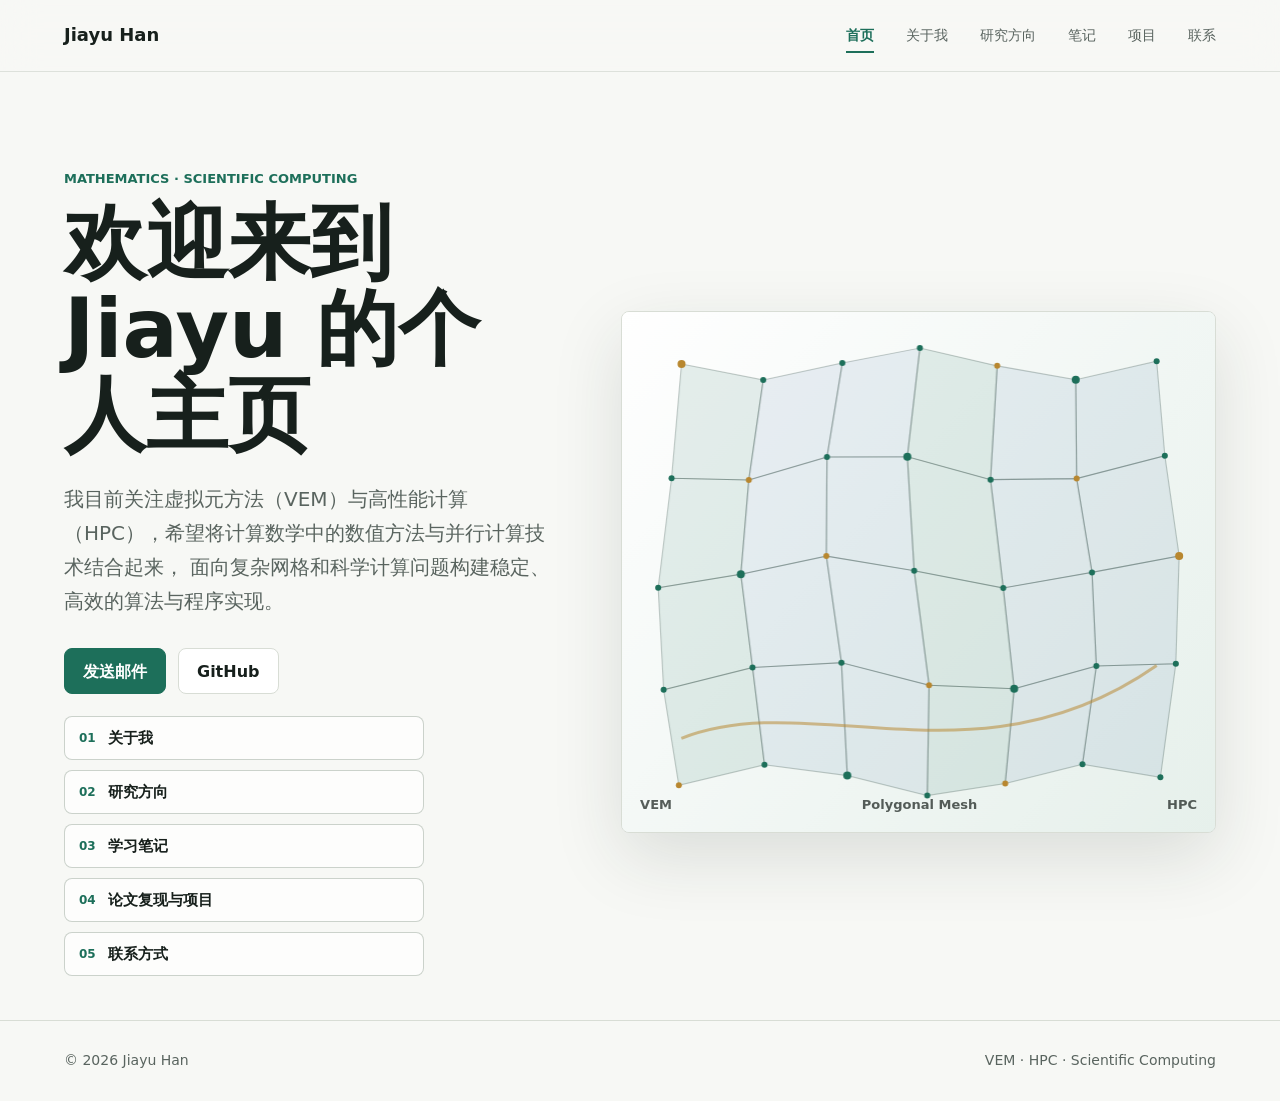
==== index.html @ b0d6ebdd "Build initial personal website" ====
<!doctype html>
<html lang="zh-CN">
  <head>
    <meta charset="UTF-8" />
    <meta name="viewport" content="width=device-width, initial-scale=1.0" />
    <meta
      name="description"
      content="Jiayu Han 的个人主页，研究方向为虚拟元方法 VEM 与高性能计算 HPC。"
    />
    <title>Jiayu Han | 个人主页</title>
    <link rel="stylesheet" href="styles.css" />
  </head>
  <body>
    <header class="site-header">
      <a class="brand" href="index.html" aria-label="返回首页">Jiayu Han</a>
      <nav class="nav" aria-label="主导航">
        <a href="index.html" aria-current="page">首页</a>
        <a href="about.html">关于我</a>
        <a href="research.html">研究方向</a>
        <a href="notes.html">笔记</a>
        <a href="projects.html">项目</a>
        <a href="contact.html">联系</a>
      </nav>
    </header>

    <main>
      <section class="hero" aria-labelledby="hero-title">
        <div class="hero-copy">
          <p class="eyebrow">Mathematics · Scientific Computing</p>
          <h1 id="hero-title">欢迎来到 Jiayu 的个人主页</h1>
          <p class="hero-text">
            我目前关注虚拟元方法（VEM）与高性能计算（HPC），希望将计算数学中的数值方法与并行计算技术结合起来，
            面向复杂网格和科学计算问题构建稳定、高效的算法与程序实现。
          </p>
          <div class="hero-actions" aria-label="主要链接">
            <a class="button primary" href="mailto:hjymath271@gmail.com">发送邮件</a>
            <a class="button secondary" href="https://github.com/Jiayu-Han271" target="_blank" rel="noreferrer">
              GitHub
            </a>
          </div>
          <nav class="hero-jump" aria-label="网站页面入口">
            <a href="about.html">
              <span>01</span>
              关于我
            </a>
            <a href="research.html">
              <span>02</span>
              研究方向
            </a>
            <a href="notes.html">
              <span>03</span>
              学习笔记
            </a>
            <a href="projects.html">
              <span>04</span>
              论文复现与项目
            </a>
            <a href="contact.html">
              <span>05</span>
              联系方式
            </a>
          </nav>
        </div>

        <div class="visual-panel">
          <canvas
            id="meshCanvas"
            width="760"
            height="560"
            role="img"
            aria-label="虚拟元方法多边形网格示意图"
          >
            虚拟元方法多边形网格示意图。
          </canvas>
          <noscript>
            <p class="canvas-fallback">
              虚拟元方法多边形网格示意图。启用 JavaScript 后可显示完整绘制效果。
            </p>
          </noscript>
          <div class="visual-caption">
            <span>VEM</span>
            <span>Polygonal Mesh</span>
            <span>HPC</span>
          </div>
        </div>
      </section>
    </main>

    <footer class="site-footer">
      <span>© 2026 Jiayu Han</span>
      <span>VEM · HPC · Scientific Computing</span>
    </footer>

    <script src="script.js"></script>
  </body>
</html>
---- styles.css ----
:root {
  color-scheme: light;
  --bg: #f7f8f5;
  --paper: #ffffff;
  --ink: #17201c;
  --muted: #59645f;
  --line: #d8ddd5;
  --green: #1d6f5a;
  --green-dark: #125544;
  --blue: #245c8f;
  --gold: #b8872f;
  --soft-green: #e7f1ec;
  --shadow: 0 24px 70px rgba(33, 43, 38, 0.13);
}

* {
  box-sizing: border-box;
}

html {
  scroll-behavior: smooth;
  scroll-padding-top: 92px;
}

body {
  margin: 0;
  min-height: 100vh;
  background: var(--bg);
  color: var(--ink);
  font-family:
    Inter, ui-sans-serif, system-ui, -apple-system, BlinkMacSystemFont, "Segoe UI",
    "PingFang SC", "Hiragino Sans GB", "Microsoft YaHei", sans-serif;
  line-height: 1.7;
}

a {
  color: inherit;
  text-decoration: none;
}

.site-header {
  position: sticky;
  top: 0;
  z-index: 10;
  display: flex;
  align-items: center;
  justify-content: space-between;
  gap: 24px;
  min-height: 72px;
  padding: 0 clamp(20px, 5vw, 72px);
  border-bottom: 1px solid rgba(216, 221, 213, 0.8);
  background: rgba(247, 248, 245, 0.88);
  backdrop-filter: blur(18px);
}

.brand {
  font-size: 18px;
  font-weight: 760;
}

.nav {
  display: flex;
  align-items: center;
  gap: clamp(14px, 3vw, 32px);
  color: var(--muted);
  font-size: 14px;
  white-space: nowrap;
}

.nav a {
  position: relative;
  padding: 8px 0;
}

.nav a:hover {
  color: var(--green);
}

.nav a[aria-current="page"] {
  color: var(--green);
  font-weight: 760;
}

.nav a[aria-current="page"]::after {
  position: absolute;
  right: 0;
  bottom: 2px;
  left: 0;
  height: 2px;
  background: var(--green);
  content: "";
}

main {
  overflow: hidden;
}

.hero {
  display: grid;
  grid-template-columns: minmax(0, 0.9fr) minmax(340px, 1.1fr);
  align-items: center;
  gap: clamp(34px, 5.5vw, 82px);
  min-height: calc(100vh - 72px);
  padding: clamp(48px, 8vw, 96px) clamp(20px, 5vw, 72px) 44px;
}

.hero-copy {
  max-width: 710px;
}

.eyebrow,
.section-label {
  margin: 0 0 10px;
  color: var(--green);
  font-size: 13px;
  font-weight: 760;
  letter-spacing: 0;
  text-transform: uppercase;
}

h1,
h2,
h3,
p {
  margin-top: 0;
}

h1 {
  max-width: 680px;
  margin-bottom: 24px;
  font-size: clamp(42px, 7vw, 82px);
  line-height: 1.05;
  letter-spacing: 0;
}

h2 {
  margin-bottom: 0;
  font-size: clamp(28px, 4vw, 44px);
  line-height: 1.18;
  letter-spacing: 0;
}

h3 {
  margin-bottom: 10px;
  font-size: 20px;
  line-height: 1.35;
}

.hero-text {
  max-width: 650px;
  margin-bottom: 30px;
  color: var(--muted);
  font-size: clamp(17px, 2vw, 20px);
}

.hero-actions {
  display: flex;
  flex-wrap: wrap;
  gap: 12px;
}

.hero-jump {
  display: grid;
  grid-template-columns: minmax(0, 360px);
  gap: 10px;
  max-width: 360px;
  margin-top: 22px;
}

.hero-jump a {
  display: flex;
  align-items: center;
  gap: 12px;
  min-height: 44px;
  padding: 0 14px;
  border: 1px solid rgba(198, 206, 198, 0.9);
  border-radius: 8px;
  background: rgba(255, 255, 255, 0.72);
  color: var(--ink);
  font-size: 15px;
  font-weight: 720;
  transition:
    border-color 0.18s ease,
    background 0.18s ease,
    transform 0.18s ease;
}

.hero-jump a:hover {
  border-color: rgba(29, 111, 90, 0.55);
  background: var(--soft-green);
  transform: translateY(-1px);
}

.hero-jump span {
  color: var(--green);
  font-size: 12px;
  font-weight: 780;
}

.button {
  display: inline-flex;
  align-items: center;
  justify-content: center;
  min-height: 46px;
  padding: 0 18px;
  border: 1px solid var(--line);
  border-radius: 8px;
  font-weight: 720;
}

.button.primary {
  border-color: var(--green);
  background: var(--green);
  color: #fff;
}

.button.primary:hover {
  background: var(--green-dark);
}

.button.secondary {
  background: var(--paper);
  color: var(--ink);
}

.button:hover {
  transform: translateY(-1px);
}

.visual-panel {
  position: relative;
  min-height: 360px;
  border: 1px solid var(--line);
  border-radius: 8px;
  background:
    linear-gradient(135deg, rgba(255, 255, 255, 0.92), rgba(232, 238, 245, 0.9)),
    var(--paper);
  box-shadow: var(--shadow);
  overflow: hidden;
}

#meshCanvas {
  display: block;
  width: 100%;
  height: min(58vw, 520px);
  min-height: 360px;
}

.visual-caption {
  position: absolute;
  right: 18px;
  bottom: 16px;
  left: 18px;
  z-index: 2;
  display: flex;
  flex-wrap: wrap;
  justify-content: space-between;
  gap: 10px;
  color: rgba(23, 32, 28, 0.72);
  font-size: 13px;
  font-weight: 740;
}

.canvas-fallback {
  position: absolute;
  inset: 0;
  z-index: 1;
  display: grid;
  place-items: center;
  margin: 0;
  padding: 32px;
  background: var(--paper);
  color: var(--muted);
  text-align: center;
}

.research-item p,
.work-list p,
.notes-grid p {
  color: var(--muted);
  font-size: 17px;
}

.profile-facts {
  display: flex;
  flex-wrap: wrap;
  gap: 10px;
  margin-top: 20px;
}

.profile-facts span,
.status {
  display: inline-flex;
  align-items: center;
  min-height: 32px;
  padding: 0 11px;
  border: 1px solid var(--line);
  border-radius: 999px;
  background: rgba(255, 255, 255, 0.72);
  color: var(--green);
  font-size: 13px;
  font-weight: 740;
}

.research-grid {
  display: grid;
  grid-template-columns: repeat(3, minmax(0, 1fr));
  gap: 16px;
}

.research-item,
.work-list article,
.notes-grid article {
  border: 1px solid var(--line);
  border-radius: 8px;
  background: rgba(255, 255, 255, 0.66);
  padding: 24px;
}

.research-item:nth-child(1) {
  border-top: 4px solid var(--green);
}

.research-item:nth-child(2) {
  border-top: 4px solid var(--blue);
}

.research-item:nth-child(3) {
  border-top: 4px solid var(--gold);
}

.research-item ul {
  display: grid;
  gap: 8px;
  margin: 18px 0 0;
  padding-left: 18px;
  color: var(--muted);
  font-size: 15px;
}

.work-list {
  display: grid;
  gap: 16px;
  max-width: 850px;
}

.work-list article {
  position: relative;
}

.status {
  margin-top: 4px;
  color: var(--blue);
}

.notes-grid {
  display: grid;
  grid-template-columns: repeat(4, minmax(0, 1fr));
  gap: 16px;
}

.timeline {
  display: grid;
  gap: 14px;
  max-width: 900px;
}

.timeline div {
  display: grid;
  grid-template-columns: 52px minmax(0, 1fr);
  gap: 16px;
  align-items: center;
  min-height: 64px;
  padding: 16px 20px;
  border: 1px solid var(--line);
  border-radius: 8px;
  background: rgba(255, 255, 255, 0.62);
}

.timeline span {
  color: var(--gold);
  font-weight: 780;
}

.timeline p {
  margin: 0;
  color: var(--muted);
  font-size: 17px;
}

.site-footer {
  display: flex;
  justify-content: space-between;
  gap: 18px;
  padding: 28px clamp(20px, 5vw, 72px);
  border-top: 1px solid var(--line);
  color: var(--muted);
  font-size: 14px;
}

.page-main {
  min-height: calc(100vh - 72px);
}

.page-hero {
  max-width: 1120px;
  padding: clamp(72px, 11vw, 136px) clamp(20px, 7vw, 104px)
    clamp(56px, 8vw, 96px);
}

.page-hero h1 {
  margin-bottom: 22px;
}

.page-lead {
  max-width: 850px;
  margin-bottom: 0;
  color: var(--muted);
  font-size: clamp(18px, 2.4vw, 24px);
  line-height: 1.75;
}

.page-section {
  padding: clamp(52px, 7vw, 92px) clamp(20px, 7vw, 104px);
  border-top: 1px solid var(--line);
}

.split-layout {
  display: grid;
  grid-template-columns: minmax(220px, 0.38fr) minmax(0, 1fr);
  gap: clamp(24px, 6vw, 76px);
  align-items: start;
}

.prose {
  max-width: 850px;
}

.prose > p {
  color: var(--muted);
  font-size: 18px;
}

.detail-list {
  display: grid;
  gap: 0;
  max-width: 900px;
  border-top: 1px solid var(--line);
}

.detail-list article {
  display: grid;
  grid-template-columns: 48px minmax(0, 1fr);
  gap: 18px;
  padding: 24px 0;
  border-bottom: 1px solid var(--line);
}

.detail-list article > span {
  color: var(--green);
  font-size: 13px;
  font-weight: 780;
}

.detail-list h3 {
  margin-bottom: 6px;
}

.detail-list p {
  margin-bottom: 0;
  color: var(--muted);
  font-size: 17px;
}

.page-section .research-grid,
.page-section .notes-grid {
  max-width: 1320px;
}

.research-item h2,
.notes-grid h2 {
  margin-bottom: 12px;
  font-size: 22px;
  line-height: 1.35;
}

.notes-grid .status {
  margin: 0 0 16px;
}

.empty-state {
  max-width: 900px;
  padding: clamp(28px, 4vw, 44px);
  border: 1px solid var(--line);
  border-left: 4px solid var(--green);
  border-radius: 8px;
  background: rgba(255, 255, 255, 0.66);
}

.empty-state h3 {
  margin-top: 18px;
}

.empty-state p {
  max-width: 720px;
  margin-bottom: 0;
  color: var(--muted);
  font-size: 17px;
}

.contact-page {
  display: grid;
  grid-template-columns: repeat(2, minmax(0, 1fr));
  gap: 16px;
}

.contact-method {
  min-height: 230px;
  padding: clamp(28px, 5vw, 52px);
  border: 1px solid var(--line);
  border-radius: 8px;
  background: rgba(255, 255, 255, 0.66);
}

.contact-method h2 {
  margin-bottom: 28px;
}

.contact-method a {
  color: var(--blue);
  font-size: clamp(16px, 2vw, 20px);
  font-weight: 720;
  overflow-wrap: anywhere;
}

.page-next {
  display: flex;
  align-items: center;
  justify-content: space-between;
  gap: 20px;
  min-height: 100px;
  padding: 24px clamp(20px, 7vw, 104px);
  border-top: 1px solid var(--line);
  color: var(--muted);
  font-size: 14px;
}

.page-next a {
  color: var(--green);
  font-size: 18px;
  font-weight: 760;
}

.page-next a::after {
  margin-left: 10px;
  content: "→";
}

@media (max-width: 880px) {
  .site-header {
    align-items: flex-start;
    flex-direction: column;
    min-height: auto;
    padding-top: 16px;
    padding-bottom: 16px;
  }

  .hero,
  .split-layout {
    grid-template-columns: 1fr;
  }

  .hero {
    min-height: auto;
    padding-top: 44px;
  }

  .research-grid {
    grid-template-columns: 1fr;
  }

  .notes-grid {
    grid-template-columns: repeat(2, minmax(0, 1fr));
  }

  .contact-page {
    grid-template-columns: 1fr;
  }
}

@media (max-width: 560px) {
  .nav {
    width: 100%;
    justify-content: flex-start;
    gap: 10px;
    overflow-x: auto;
    padding-bottom: 2px;
  }

  h1 {
    font-size: 40px;
  }

  .button {
    width: 100%;
  }

  .hero-jump,
  .notes-grid {
    grid-template-columns: 1fr;
  }

  .hero-jump {
    max-width: none;
  }

  .visual-panel {
    min-height: 300px;
  }

  #meshCanvas {
    height: 330px;
    min-height: 300px;
  }

  .site-footer {
    flex-direction: column;
  }

  .page-next {
    align-items: flex-start;
    flex-direction: column;
  }
}
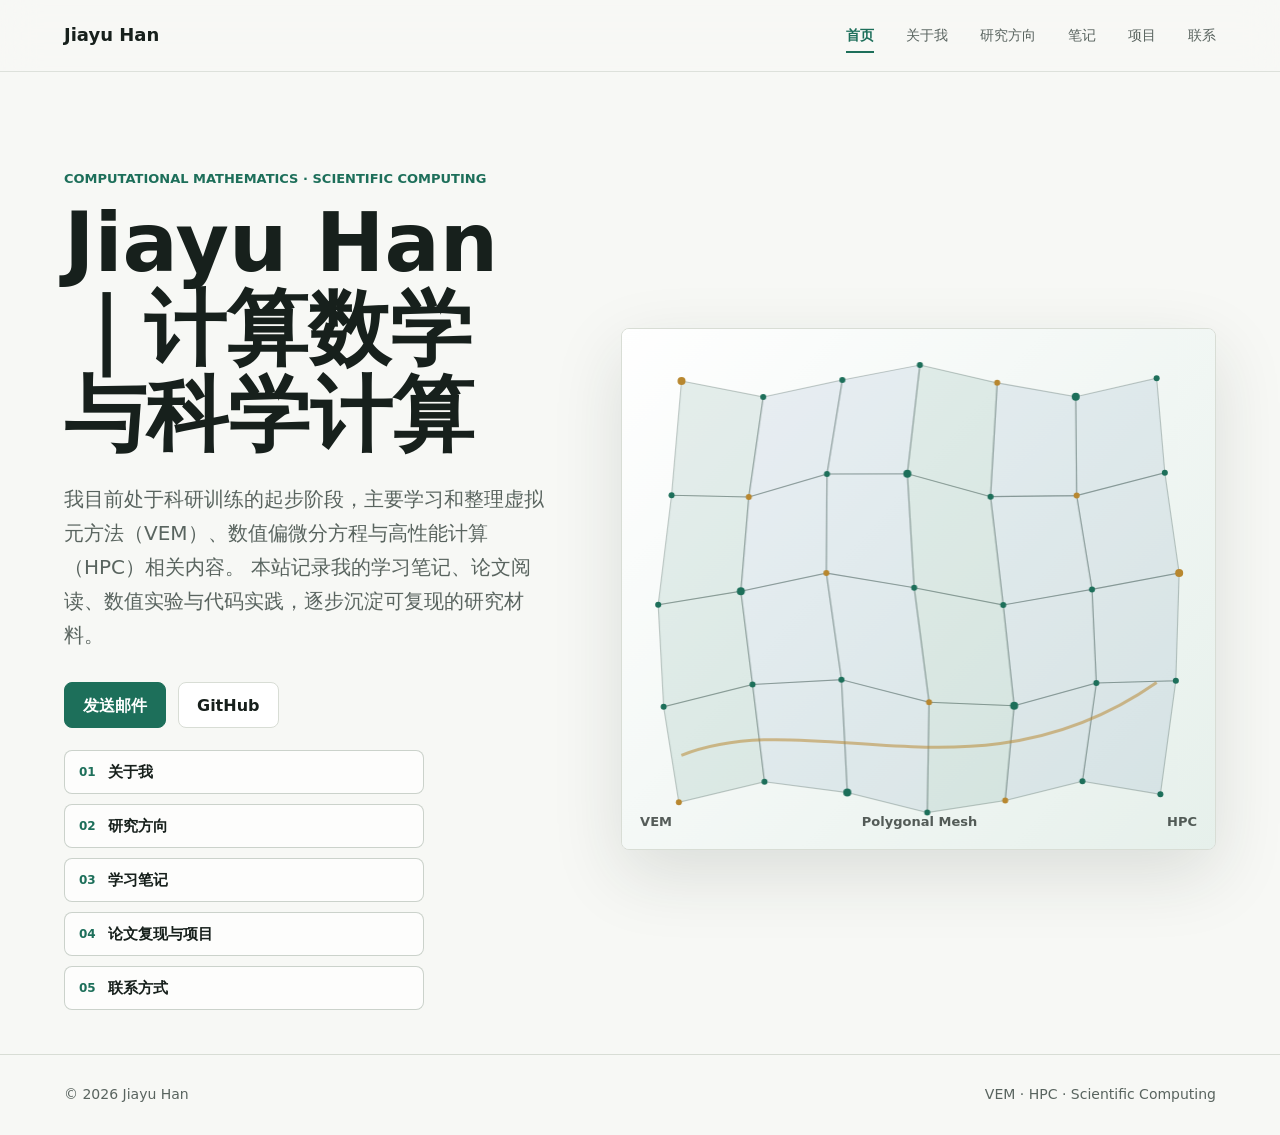
==== commit 8bd129c8: "update file" ====
--- a/index.html
+++ b/index.html
@@ -5,9 +5,9 @@
     <meta name="viewport" content="width=device-width, initial-scale=1.0" />
     <meta
       name="description"
-      content="Jiayu Han 的个人主页，研究方向为虚拟元方法 VEM 与高性能计算 HPC。"
+      content="Jiayu Han 的学术个人主页，记录虚拟元方法 VEM、高性能计算 HPC 与科学计算方向的学习、研究训练和代码实践。"
     />
-    <title>Jiayu Han | 个人主页</title>
+    <title>Jiayu Han | 计算数学与科学计算</title>
     <link rel="stylesheet" href="styles.css" />
   </head>
   <body>
@@ -26,11 +26,11 @@
     <main>
       <section class="hero" aria-labelledby="hero-title">
         <div class="hero-copy">
-          <p class="eyebrow">Mathematics · Scientific Computing</p>
-          <h1 id="hero-title">欢迎来到 Jiayu 的个人主页</h1>
+          <p class="eyebrow">Computational Mathematics · Scientific Computing</p>
+          <h1 id="hero-title">Jiayu Han｜计算数学与科学计算</h1>
           <p class="hero-text">
-            我目前关注虚拟元方法（VEM）与高性能计算（HPC），希望将计算数学中的数值方法与并行计算技术结合起来，
-            面向复杂网格和科学计算问题构建稳定、高效的算法与程序实现。
+            我目前处于科研训练的起步阶段，主要学习和整理虚拟元方法（VEM）、数值偏微分方程与高性能计算（HPC）相关内容。
+            本站记录我的学习笔记、论文阅读、数值实验与代码实践，逐步沉淀可复现的研究材料。
           </p>
           <div class="hero-actions" aria-label="主要链接">
             <a class="button primary" href="mailto:hjymath271@gmail.com">发送邮件</a>
--- a/styles.css
+++ b/styles.css
@@ -38,6 +38,13 @@
   text-decoration: none;
 }
 
+a:focus-visible,
+button:focus-visible {
+  outline: 3px solid rgba(36, 92, 143, 0.5);
+  outline-offset: 4px;
+  border-radius: 6px;
+}
+
 .site-header {
   position: sticky;
   top: 0;
@@ -589,12 +596,39 @@
 }
 
 @media (max-width: 560px) {
+  .site-header {
+    gap: 12px;
+  }
+
   .nav {
     width: 100%;
+    display: grid;
+    grid-auto-columns: max-content;
+    grid-auto-flow: column;
     justify-content: flex-start;
-    gap: 10px;
+    gap: 6px;
     overflow-x: auto;
-    padding-bottom: 2px;
+    padding: 4px 0 6px;
+    -webkit-overflow-scrolling: touch;
+    scrollbar-width: none;
+  }
+
+  .nav::-webkit-scrollbar {
+    display: none;
+  }
+
+  .nav a {
+    min-height: 36px;
+    padding: 6px 10px;
+    border-radius: 999px;
+  }
+
+  .nav a[aria-current="page"] {
+    background: var(--soft-green);
+  }
+
+  .nav a[aria-current="page"]::after {
+    display: none;
   }
 
   h1 {
@@ -632,3 +666,17 @@
     flex-direction: column;
   }
 }
+
+@media (prefers-reduced-motion: reduce) {
+  html {
+    scroll-behavior: auto;
+  }
+
+  *,
+  *::before,
+  *::after {
+    animation-duration: 0.01ms !important;
+    animation-iteration-count: 1 !important;
+    transition-duration: 0.01ms !important;
+  }
+}
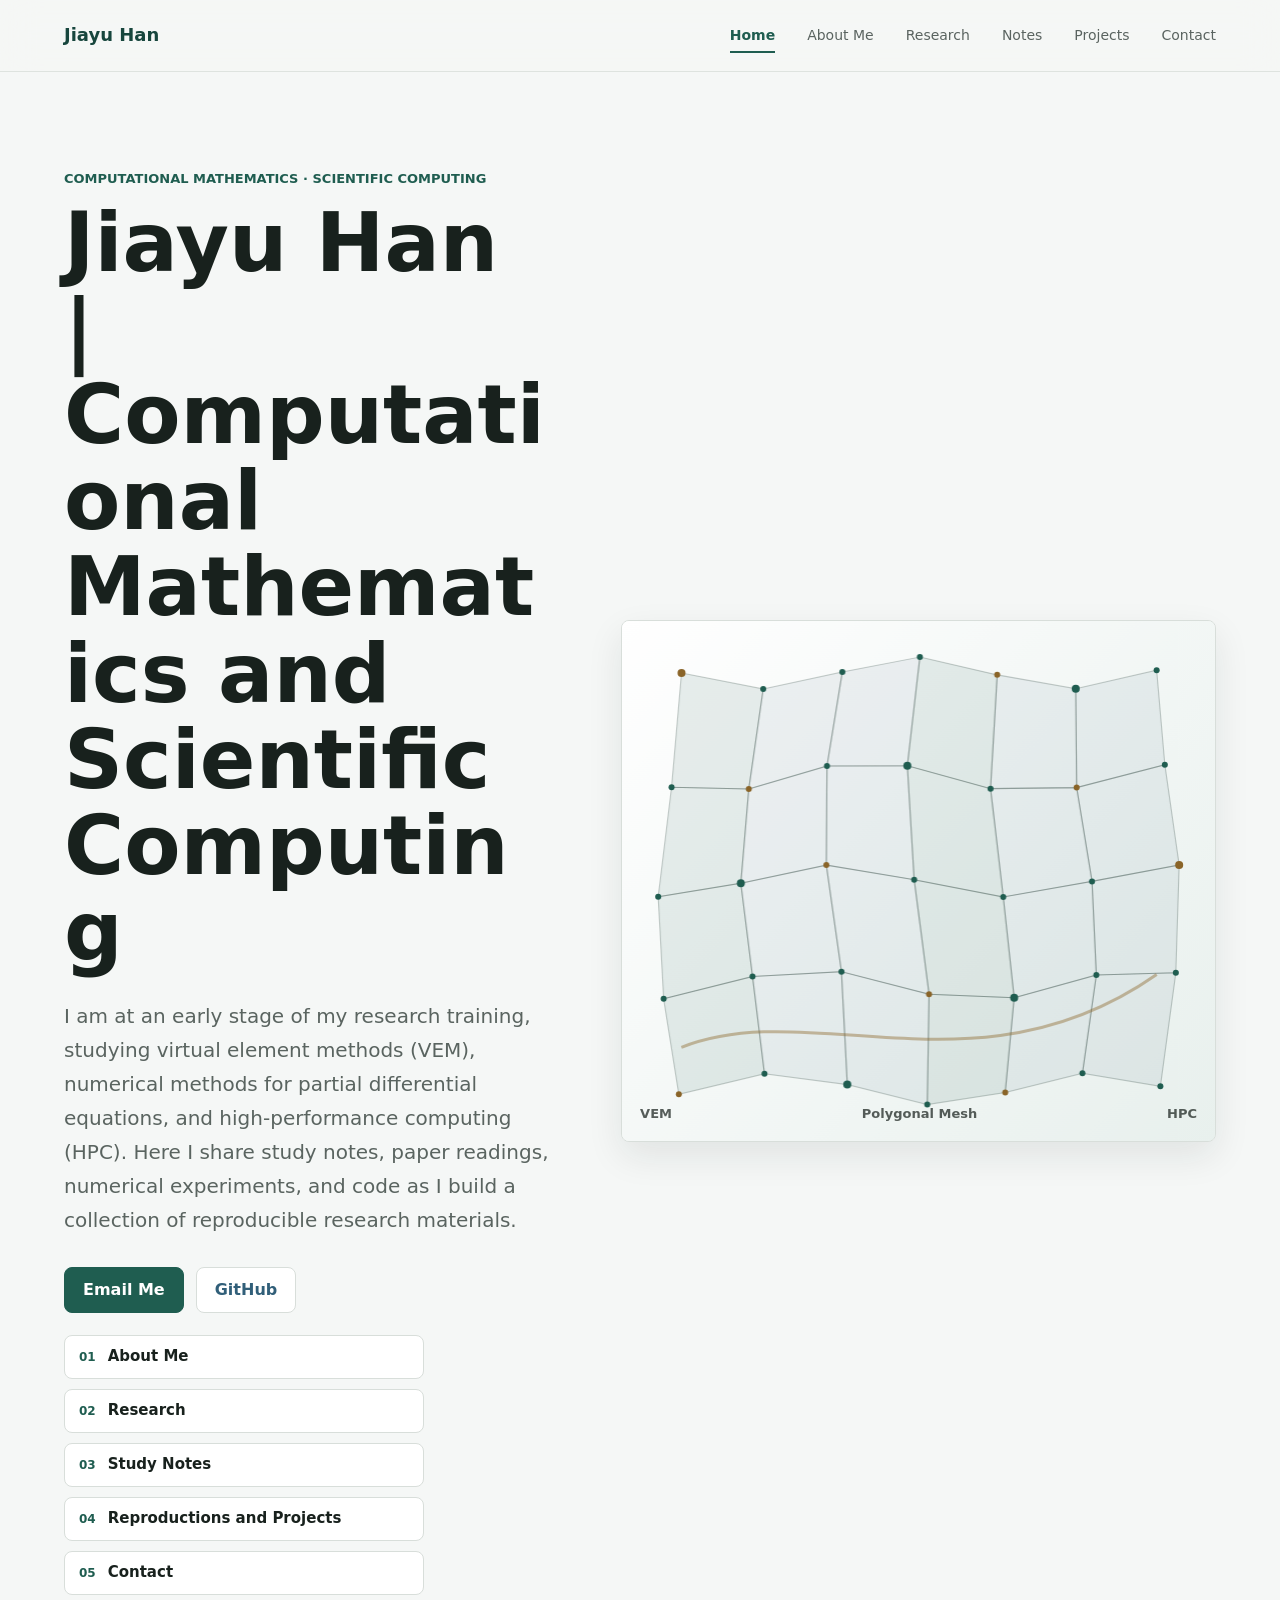
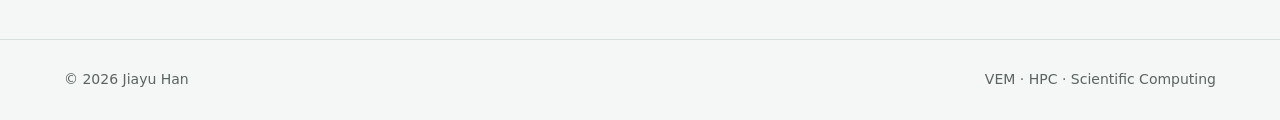
==== commit 34adac8b: "Translate academic website into English" ====
--- a/index.html
+++ b/index.html
@@ -1,25 +1,25 @@
 <!doctype html>
-<html lang="zh-CN">
+<html lang="en">
   <head>
     <meta charset="UTF-8" />
     <meta name="viewport" content="width=device-width, initial-scale=1.0" />
     <meta
       name="description"
-      content="Jiayu Han 的学术个人主页，记录虚拟元方法 VEM、高性能计算 HPC 与科学计算方向的学习、研究训练和代码实践。"
+      content="Jiayu Han's academic website: study notes, research training, and code in virtual element methods, high-performance computing, and scientific computing."
     />
-    <title>Jiayu Han | 计算数学与科学计算</title>
+    <title>Jiayu Han | Computational Mathematics and Scientific Computing</title>
     <link rel="stylesheet" href="styles.css" />
   </head>
   <body>
     <header class="site-header">
-      <a class="brand" href="index.html" aria-label="返回首页">Jiayu Han</a>
-      <nav class="nav" aria-label="主导航">
-        <a href="index.html" aria-current="page">首页</a>
-        <a href="about.html">关于我</a>
-        <a href="research.html">研究方向</a>
-        <a href="notes.html">笔记</a>
-        <a href="projects.html">项目</a>
-        <a href="contact.html">联系</a>
+      <a class="brand" href="index.html" aria-label="Back to Home">Jiayu Han</a>
+      <nav class="nav" aria-label="Main navigation">
+        <a href="index.html" aria-current="page">Home</a>
+        <a href="about.html">About Me</a>
+        <a href="research.html">Research</a>
+        <a href="notes.html">Notes</a>
+        <a href="projects.html">Projects</a>
+        <a href="contact.html">Contact</a>
       </nav>
     </header>
 
@@ -27,37 +27,37 @@
       <section class="hero" aria-labelledby="hero-title">
         <div class="hero-copy">
           <p class="eyebrow">Computational Mathematics · Scientific Computing</p>
-          <h1 id="hero-title">Jiayu Han｜计算数学与科学计算</h1>
+          <h1 id="hero-title">Jiayu Han | Computational Mathematics and Scientific Computing</h1>
           <p class="hero-text">
-            我目前处于科研训练的起步阶段，主要学习和整理虚拟元方法（VEM）、数值偏微分方程与高性能计算（HPC）相关内容。
-            本站记录我的学习笔记、论文阅读、数值实验与代码实践，逐步沉淀可复现的研究材料。
+            I am at an early stage of my research training, studying virtual element methods (VEM), numerical methods for partial differential equations, and high-performance computing (HPC).
+            Here I share study notes, paper readings, numerical experiments, and code as I build a collection of reproducible research materials.
           </p>
-          <div class="hero-actions" aria-label="主要链接">
-            <a class="button primary" href="mailto:hjymath271@gmail.com">发送邮件</a>
+          <div class="hero-actions" aria-label="Primary links">
+            <a class="button primary" href="mailto:hjymath271@gmail.com">Email Me</a>
             <a class="button secondary" href="https://github.com/Jiayu-Han271" target="_blank" rel="noreferrer">
               GitHub
             </a>
           </div>
-          <nav class="hero-jump" aria-label="网站页面入口">
+          <nav class="hero-jump" aria-label="Explore the website">
             <a href="about.html">
               <span>01</span>
-              关于我
+              About Me
             </a>
             <a href="research.html">
               <span>02</span>
-              研究方向
+              Research
             </a>
             <a href="notes.html">
               <span>03</span>
-              学习笔记
+              Study Notes
             </a>
             <a href="projects.html">
               <span>04</span>
-              论文复现与项目
+              Reproductions and Projects
             </a>
             <a href="contact.html">
               <span>05</span>
-              联系方式
+              Contact
             </a>
           </nav>
         </div>
@@ -68,13 +68,13 @@
             width="760"
             height="560"
             role="img"
-            aria-label="虚拟元方法多边形网格示意图"
+            aria-label="Polygonal mesh illustration for the virtual element method"
           >
-            虚拟元方法多边形网格示意图。
+            A polygonal mesh illustration for the virtual element method.
           </canvas>
           <noscript>
             <p class="canvas-fallback">
-              虚拟元方法多边形网格示意图。启用 JavaScript 后可显示完整绘制效果。
+              A polygonal mesh illustration for the virtual element method. Enable JavaScript to view the drawing.
             </p>
           </noscript>
           <div class="visual-caption">
--- a/styles.css
+++ b/styles.css
@@ -1,16 +1,16 @@
 :root {
   color-scheme: light;
-  --bg: #f7f8f5;
+  --bg: #f5f7f6;
   --paper: #ffffff;
-  --ink: #17201c;
-  --muted: #59645f;
-  --line: #d8ddd5;
-  --green: #1d6f5a;
-  --green-dark: #125544;
-  --blue: #245c8f;
-  --gold: #b8872f;
-  --soft-green: #e7f1ec;
-  --shadow: 0 24px 70px rgba(33, 43, 38, 0.13);
+  --ink: #18211d;
+  --muted: #5a6460;
+  --line: #d8deda;
+  --green: #1f5d50;
+  --green-dark: #17463d;
+  --blue: #315f79;
+  --gold: #8a6428;
+  --soft-green: #e8f0ed;
+  --shadow: 0 14px 36px rgba(20, 34, 29, 0.09);
 }
 
 * {
@@ -40,7 +40,7 @@
 
 a:focus-visible,
 button:focus-visible {
-  outline: 3px solid rgba(36, 92, 143, 0.5);
+  outline: 3px solid rgba(49, 95, 121, 0.5);
   outline-offset: 4px;
   border-radius: 6px;
 }
@@ -55,12 +55,13 @@
   gap: 24px;
   min-height: 72px;
   padding: 0 clamp(20px, 5vw, 72px);
-  border-bottom: 1px solid rgba(216, 221, 213, 0.8);
-  background: rgba(247, 248, 245, 0.88);
+  border-bottom: 1px solid rgba(216, 222, 218, 0.82);
+  background: rgba(245, 247, 246, 0.9);
   backdrop-filter: blur(18px);
 }
 
 .brand {
+  color: var(--green-dark);
   font-size: 18px;
   font-weight: 760;
 }
@@ -130,6 +131,7 @@
 h3,
 p {
   margin-top: 0;
+  overflow-wrap: anywhere;
 }
 
 h1 {
@@ -180,9 +182,9 @@
   gap: 12px;
   min-height: 44px;
   padding: 0 14px;
-  border: 1px solid rgba(198, 206, 198, 0.9);
+  border: 1px solid var(--line);
   border-radius: 8px;
-  background: rgba(255, 255, 255, 0.72);
+  background: var(--paper);
   color: var(--ink);
   font-size: 15px;
   font-weight: 720;
@@ -193,7 +195,7 @@
 }
 
 .hero-jump a:hover {
-  border-color: rgba(29, 111, 90, 0.55);
+  border-color: rgba(31, 93, 80, 0.48);
   background: var(--soft-green);
   transform: translateY(-1px);
 }
@@ -227,7 +229,7 @@
 
 .button.secondary {
   background: var(--paper);
-  color: var(--ink);
+  color: var(--blue);
 }
 
 .button:hover {
@@ -240,7 +242,7 @@
   border: 1px solid var(--line);
   border-radius: 8px;
   background:
-    linear-gradient(135deg, rgba(255, 255, 255, 0.92), rgba(232, 238, 245, 0.9)),
+    linear-gradient(135deg, #ffffff, #edf2f0),
     var(--paper);
   box-shadow: var(--shadow);
   overflow: hidden;
@@ -303,7 +305,7 @@
   padding: 0 11px;
   border: 1px solid var(--line);
   border-radius: 999px;
-  background: rgba(255, 255, 255, 0.72);
+  background: var(--paper);
   color: var(--green);
   font-size: 13px;
   font-weight: 740;
@@ -313,6 +315,7 @@
   display: grid;
   grid-template-columns: repeat(3, minmax(0, 1fr));
   gap: 16px;
+  counter-reset: research-item;
 }
 
 .research-item,
@@ -320,20 +323,21 @@
 .notes-grid article {
   border: 1px solid var(--line);
   border-radius: 8px;
-  background: rgba(255, 255, 255, 0.66);
+  background: var(--paper);
   padding: 24px;
 }
 
-.research-item:nth-child(1) {
-  border-top: 4px solid var(--green);
-}
-
-.research-item:nth-child(2) {
-  border-top: 4px solid var(--blue);
-}
-
-.research-item:nth-child(3) {
-  border-top: 4px solid var(--gold);
+.research-item {
+  counter-increment: research-item;
+}
+
+.research-item::before {
+  display: block;
+  margin-bottom: 14px;
+  color: var(--green);
+  content: "0" counter(research-item);
+  font-size: 12px;
+  font-weight: 780;
 }
 
 .research-item ul {
@@ -357,7 +361,7 @@
 
 .status {
   margin-top: 4px;
-  color: var(--blue);
+  color: var(--muted);
 }
 
 .notes-grid {
@@ -381,7 +385,7 @@
   padding: 16px 20px;
   border: 1px solid var(--line);
   border-radius: 8px;
-  background: rgba(255, 255, 255, 0.62);
+  background: var(--paper);
 }
 
 .timeline span {
@@ -448,6 +452,17 @@
   font-size: 18px;
 }
 
+.prose a,
+.research-item a,
+.work-list a,
+.notes-grid a,
+.detail-list a {
+  color: var(--blue);
+  text-decoration: underline;
+  text-decoration-color: rgba(49, 95, 121, 0.42);
+  text-underline-offset: 0.16em;
+}
+
 .detail-list {
   display: grid;
   gap: 0;
@@ -501,7 +516,7 @@
   border: 1px solid var(--line);
   border-left: 4px solid var(--green);
   border-radius: 8px;
-  background: rgba(255, 255, 255, 0.66);
+  background: var(--paper);
 }
 
 .empty-state h3 {
@@ -526,7 +541,7 @@
   padding: clamp(28px, 5vw, 52px);
   border: 1px solid var(--line);
   border-radius: 8px;
-  background: rgba(255, 255, 255, 0.66);
+  background: var(--paper);
 }
 
 .contact-method h2 {
@@ -538,6 +553,9 @@
   font-size: clamp(16px, 2vw, 20px);
   font-weight: 720;
   overflow-wrap: anywhere;
+  text-decoration: underline;
+  text-decoration-color: rgba(49, 95, 121, 0.42);
+  text-underline-offset: 0.16em;
 }
 
 .page-next {
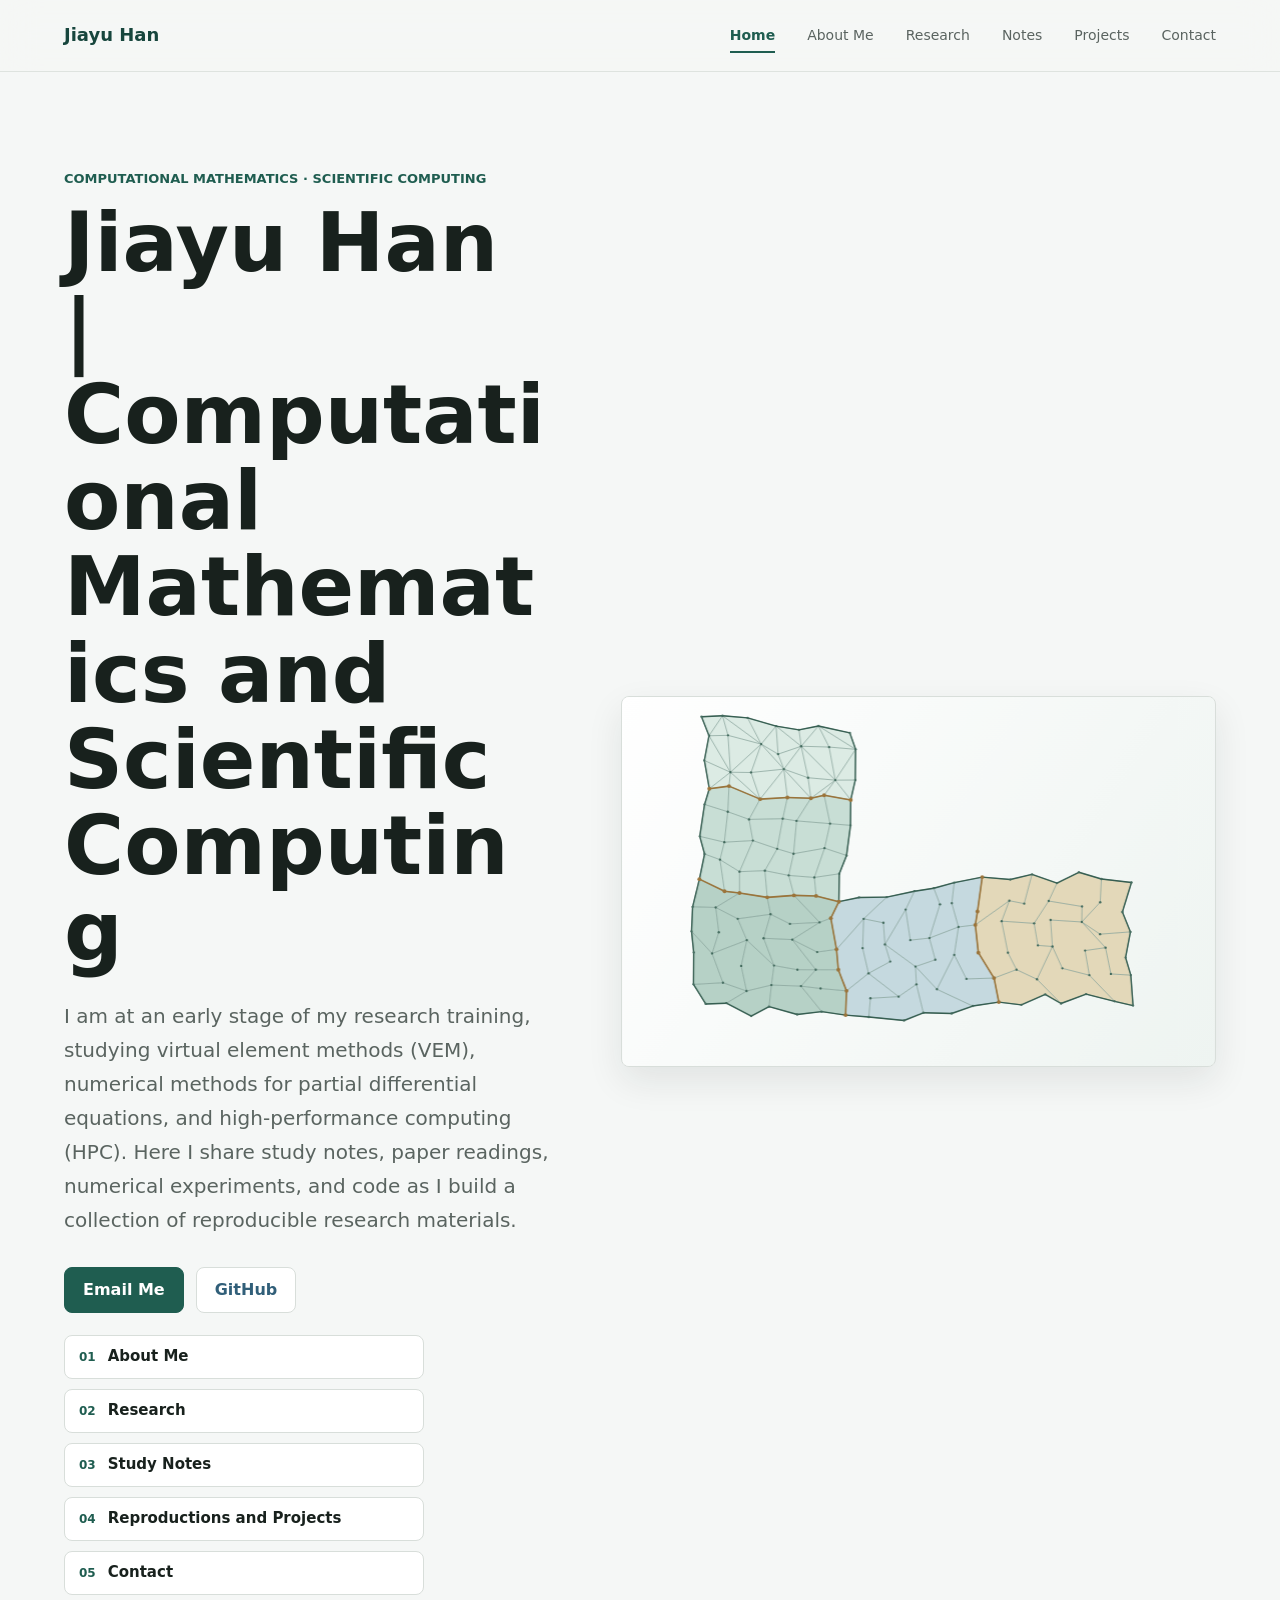
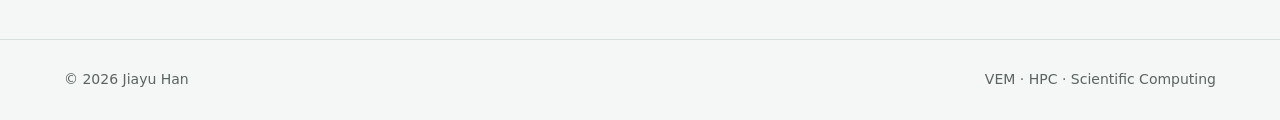
==== commit 58b188d3: "Add unlabeled L-shaped polygonal mesh with fixed aspect ratio" ====
--- a/index.html
+++ b/index.html
@@ -66,22 +66,17 @@
           <canvas
             id="meshCanvas"
             width="760"
-            height="560"
+            height="475"
             role="img"
-            aria-label="Polygonal mesh illustration for the virtual element method"
+            aria-label="Perturbed L-shaped VEM mesh with five parallel subdomains, progressing from triangles at the upper left to seven-sided polygons at the lower right"
           >
-            A polygonal mesh illustration for the virtual element method.
+            An L-shaped mesh with local and sinusoidal perturbations. Five parallel subdomains progress from three-sided cells at the upper left, through the lower left, to seven-sided cells at the lower right.
           </canvas>
           <noscript>
             <p class="canvas-fallback">
-              A polygonal mesh illustration for the virtual element method. Enable JavaScript to view the drawing.
+              An L-shaped mesh with local and sinusoidal perturbations. Five parallel subdomains progress from three-sided cells at the upper left, through the lower left, to seven-sided cells at the lower right. Enable JavaScript to view the drawing.
             </p>
           </noscript>
-          <div class="visual-caption">
-            <span>VEM</span>
-            <span>Polygonal Mesh</span>
-            <span>HPC</span>
-          </div>
         </div>
       </section>
     </main>
--- a/styles.css
+++ b/styles.css
@@ -238,7 +238,10 @@
 
 .visual-panel {
   position: relative;
-  min-height: 360px;
+  width: 100%;
+  max-width: 640px;
+  aspect-ratio: 16 / 10;
+  justify-self: center;
   border: 1px solid var(--line);
   border-radius: 8px;
   background:
@@ -249,10 +252,11 @@
 }
 
 #meshCanvas {
+  position: absolute;
+  inset: 0;
   display: block;
   width: 100%;
-  height: min(58vw, 520px);
-  min-height: 360px;
+  height: 100%;
 }
 
 .visual-caption {
@@ -666,15 +670,6 @@
     max-width: none;
   }
 
-  .visual-panel {
-    min-height: 300px;
-  }
-
-  #meshCanvas {
-    height: 330px;
-    min-height: 300px;
-  }
-
   .site-footer {
     flex-direction: column;
   }
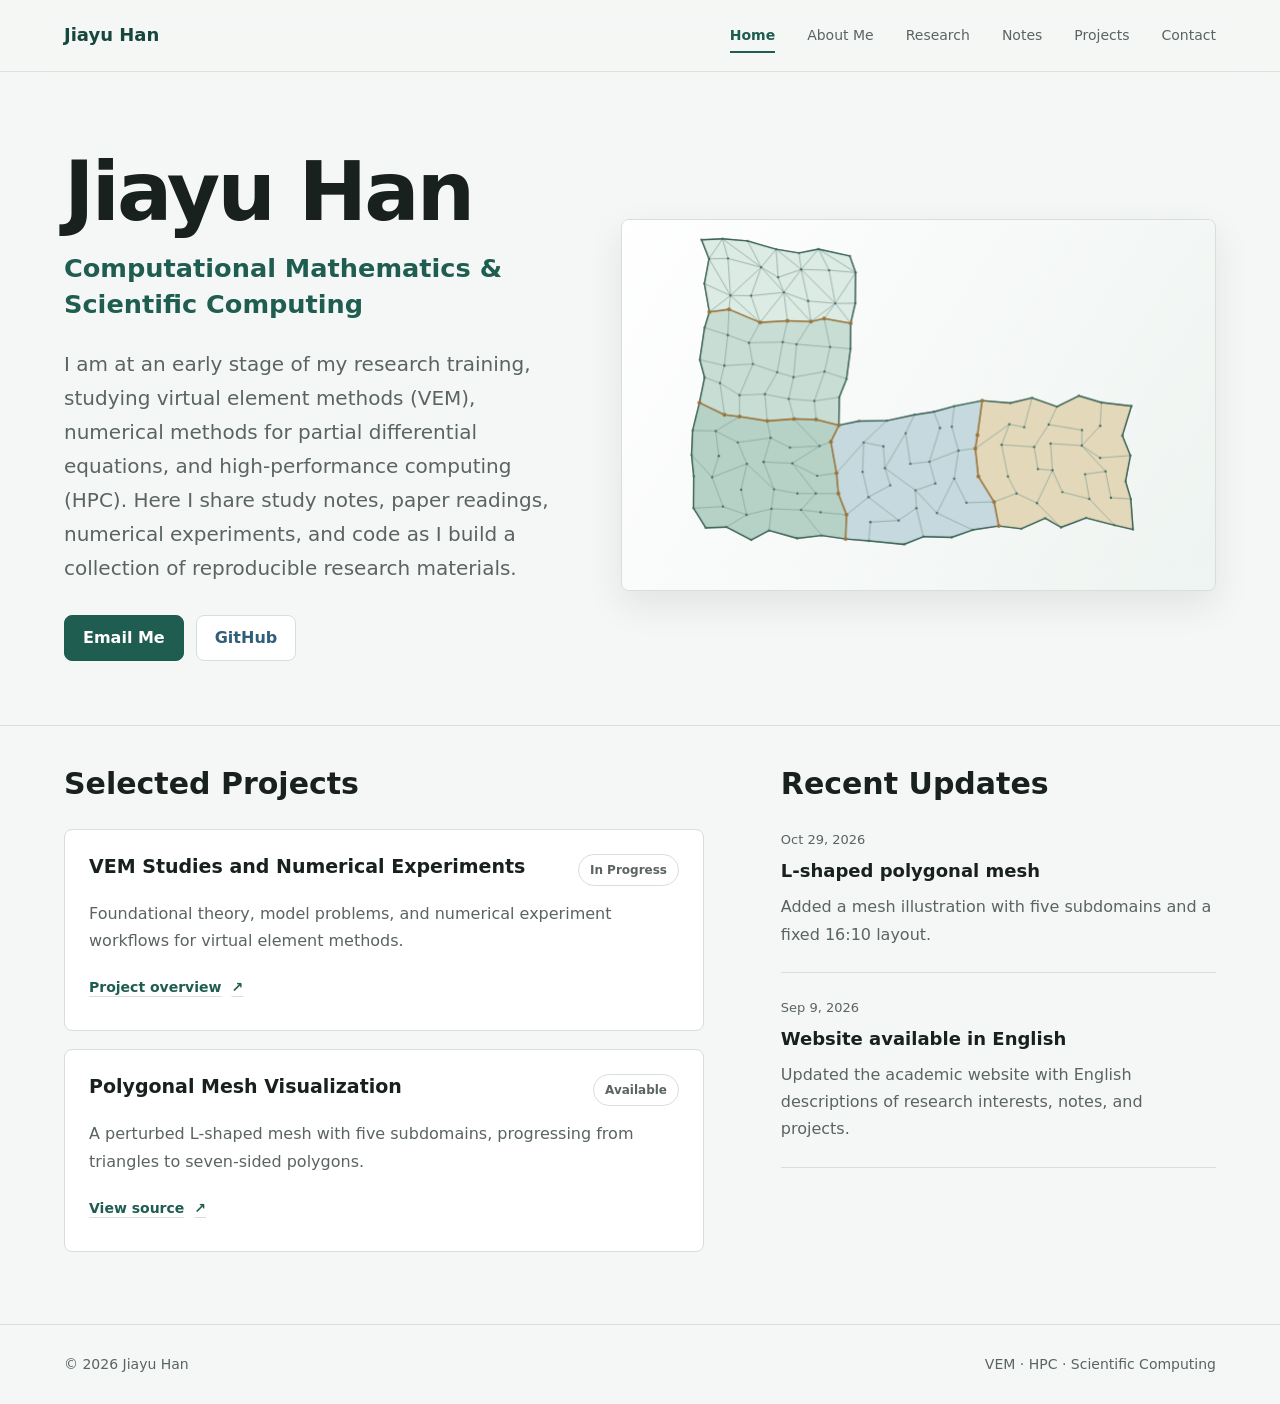
==== commit bad12c8b: "Simplify homepage title and highlight projects and recent updates" ====
--- a/index.html
+++ b/index.html
@@ -26,8 +26,8 @@
     <main>
       <section class="hero" aria-labelledby="hero-title">
         <div class="hero-copy">
-          <p class="eyebrow">Computational Mathematics · Scientific Computing</p>
-          <h1 id="hero-title">Jiayu Han | Computational Mathematics and Scientific Computing</h1>
+          <h1 id="hero-title">Jiayu Han</h1>
+          <p class="hero-subtitle">Computational Mathematics &amp; Scientific Computing</p>
           <p class="hero-text">
             I am at an early stage of my research training, studying virtual element methods (VEM), numerical methods for partial differential equations, and high-performance computing (HPC).
             Here I share study notes, paper readings, numerical experiments, and code as I build a collection of reproducible research materials.
@@ -38,28 +38,6 @@
               GitHub
             </a>
           </div>
-          <nav class="hero-jump" aria-label="Explore the website">
-            <a href="about.html">
-              <span>01</span>
-              About Me
-            </a>
-            <a href="research.html">
-              <span>02</span>
-              Research
-            </a>
-            <a href="notes.html">
-              <span>03</span>
-              Study Notes
-            </a>
-            <a href="projects.html">
-              <span>04</span>
-              Reproductions and Projects
-            </a>
-            <a href="contact.html">
-              <span>05</span>
-              Contact
-            </a>
-          </nav>
         </div>
 
         <div class="visual-panel">
@@ -79,6 +57,46 @@
           </noscript>
         </div>
       </section>
+
+      <div class="home-overview">
+        <section class="home-projects" aria-labelledby="featured-title">
+          <h2 id="featured-title">Selected Projects</h2>
+          <div class="featured-list">
+            <article class="featured-project">
+              <div class="project-heading">
+                <h3><a href="projects.html#vem-studies">VEM Studies and Numerical Experiments</a></h3>
+                <span class="status">In Progress</span>
+              </div>
+              <p>Foundational theory, model problems, and numerical experiment workflows for virtual element methods.</p>
+              <a class="text-link" href="projects.html#vem-studies">Project overview <span aria-hidden="true">↗</span></a>
+            </article>
+            <article class="featured-project">
+              <div class="project-heading">
+                <h3><a href="https://github.com/Jiayu-Han271/Jiayu-Han271.github.io/blob/main/script.js">Polygonal Mesh Visualization</a></h3>
+                <span class="status">Available</span>
+              </div>
+              <p>A perturbed L-shaped mesh with five subdomains, progressing from triangles to seven-sided polygons.</p>
+              <a class="text-link" href="https://github.com/Jiayu-Han271/Jiayu-Han271.github.io/blob/main/script.js">View source <span aria-hidden="true">↗</span></a>
+            </article>
+          </div>
+        </section>
+
+        <section class="home-updates" aria-labelledby="updates-title">
+          <h2 id="updates-title">Recent Updates</h2>
+          <ol class="updates-list">
+            <li>
+              <time datetime="2026-10-29">Oct 29, 2026</time>
+              <h3>L-shaped polygonal mesh</h3>
+              <p>Added a mesh illustration with five subdomains and a fixed 16:10 layout.</p>
+            </li>
+            <li>
+              <time datetime="2026-09-09">Sep 9, 2026</time>
+              <h3>Website available in English</h3>
+              <p>Updated the academic website with English descriptions of research interests, notes, and projects.</p>
+            </li>
+          </ol>
+        </section>
+      </div>
     </main>
 
     <footer class="site-footer">
--- a/styles.css
+++ b/styles.css
@@ -108,8 +108,9 @@
   grid-template-columns: minmax(0, 0.9fr) minmax(340px, 1.1fr);
   align-items: center;
   gap: clamp(34px, 5.5vw, 82px);
-  min-height: calc(100vh - 72px);
-  padding: clamp(48px, 8vw, 96px) clamp(20px, 5vw, 72px) 44px;
+  max-width: 1440px;
+  margin: 0 auto;
+  padding: clamp(48px, 6vw, 80px) clamp(20px, 5vw, 72px) 64px;
 }
 
 .hero-copy {
@@ -168,42 +169,126 @@
   gap: 12px;
 }
 
-.hero-jump {
-  display: grid;
-  grid-template-columns: minmax(0, 360px);
-  gap: 10px;
-  max-width: 360px;
-  margin-top: 22px;
-}
-
-.hero-jump a {
-  display: flex;
-  align-items: center;
-  gap: 12px;
-  min-height: 44px;
-  padding: 0 14px;
+.hero-copy h1 {
+  margin-bottom: 16px;
+  letter-spacing: -0.035em;
+}
+
+.hero-subtitle {
+  margin-bottom: 24px;
+  color: var(--green);
+  font-size: clamp(20px, 2vw, 26px);
+  font-weight: 550;
+  line-height: 1.4;
+}
+
+.home-overview {
+  display: grid;
+  grid-template-columns: minmax(0, 1.25fr) minmax(0, 0.85fr);
+  gap: clamp(36px, 6vw, 88px);
+  max-width: 1440px;
+  margin: 0 auto;
+  padding: 40px clamp(20px, 5vw, 72px) 72px;
+  border-top: 1px solid var(--line);
+}
+
+.home-overview h2 {
+  margin-bottom: 28px;
+  font-size: clamp(24px, 2.5vw, 30px);
+}
+
+.featured-list {
+  display: grid;
+  gap: 18px;
+}
+
+.featured-project {
+  padding: 24px;
   border: 1px solid var(--line);
   border-radius: 8px;
   background: var(--paper);
-  color: var(--ink);
-  font-size: 15px;
-  font-weight: 720;
-  transition:
-    border-color 0.18s ease,
-    background 0.18s ease,
-    transform 0.18s ease;
-}
-
-.hero-jump a:hover {
-  border-color: rgba(31, 93, 80, 0.48);
-  background: var(--soft-green);
-  transform: translateY(-1px);
-}
-
-.hero-jump span {
-  color: var(--green);
+}
+
+.project-heading {
+  display: flex;
+  align-items: flex-start;
+  justify-content: space-between;
+  flex-wrap: wrap;
+  gap: 10px 16px;
+  margin-bottom: 14px;
+}
+
+.project-heading h3 {
+  flex: 1 1 240px;
+  margin: 0;
+  font-size: 19px;
+}
+
+.project-heading .status {
+  flex: 0 0 auto;
+  margin: 0;
   font-size: 12px;
-  font-weight: 780;
+}
+
+.project-heading a:hover {
+  color: var(--green);
+  text-decoration: underline;
+  text-underline-offset: 3px;
+}
+
+.featured-project p,
+.updates-list p {
+  margin-bottom: 16px;
+  color: var(--muted);
+  font-size: 16px;
+}
+
+.text-link {
+  display: inline-flex;
+  align-items: center;
+  gap: 10px;
+  min-height: 36px;
+  color: var(--green);
+  font-size: 14px;
+  font-weight: 650;
+  text-decoration: underline;
+  text-underline-offset: 4px;
+  text-decoration-color: var(--line);
+}
+
+.text-link:hover {
+  text-decoration-color: currentColor;
+}
+
+.updates-list {
+  margin: 0;
+  padding: 0;
+  list-style: none;
+}
+
+.updates-list li {
+  padding: 0 0 24px;
+  border-bottom: 1px solid var(--line);
+}
+
+.updates-list li + li {
+  padding-top: 24px;
+}
+
+.updates-list time {
+  display: block;
+  margin-bottom: 8px;
+  color: var(--muted);
+  font-size: 13px;
+  font-variant-numeric: tabular-nums;
+}
+
+.updates-list h3 {
+  font-size: 18px;
+}
+
+.updates-list p {
+  margin-bottom: 0;
 }
 
 .button {
@@ -595,6 +680,7 @@
   }
 
   .hero,
+  .home-overview,
   .split-layout {
     grid-template-columns: 1fr;
   }
@@ -661,13 +747,8 @@
     width: 100%;
   }
 
-  .hero-jump,
   .notes-grid {
     grid-template-columns: 1fr;
-  }
-
-  .hero-jump {
-    max-width: none;
   }
 
   .site-footer {
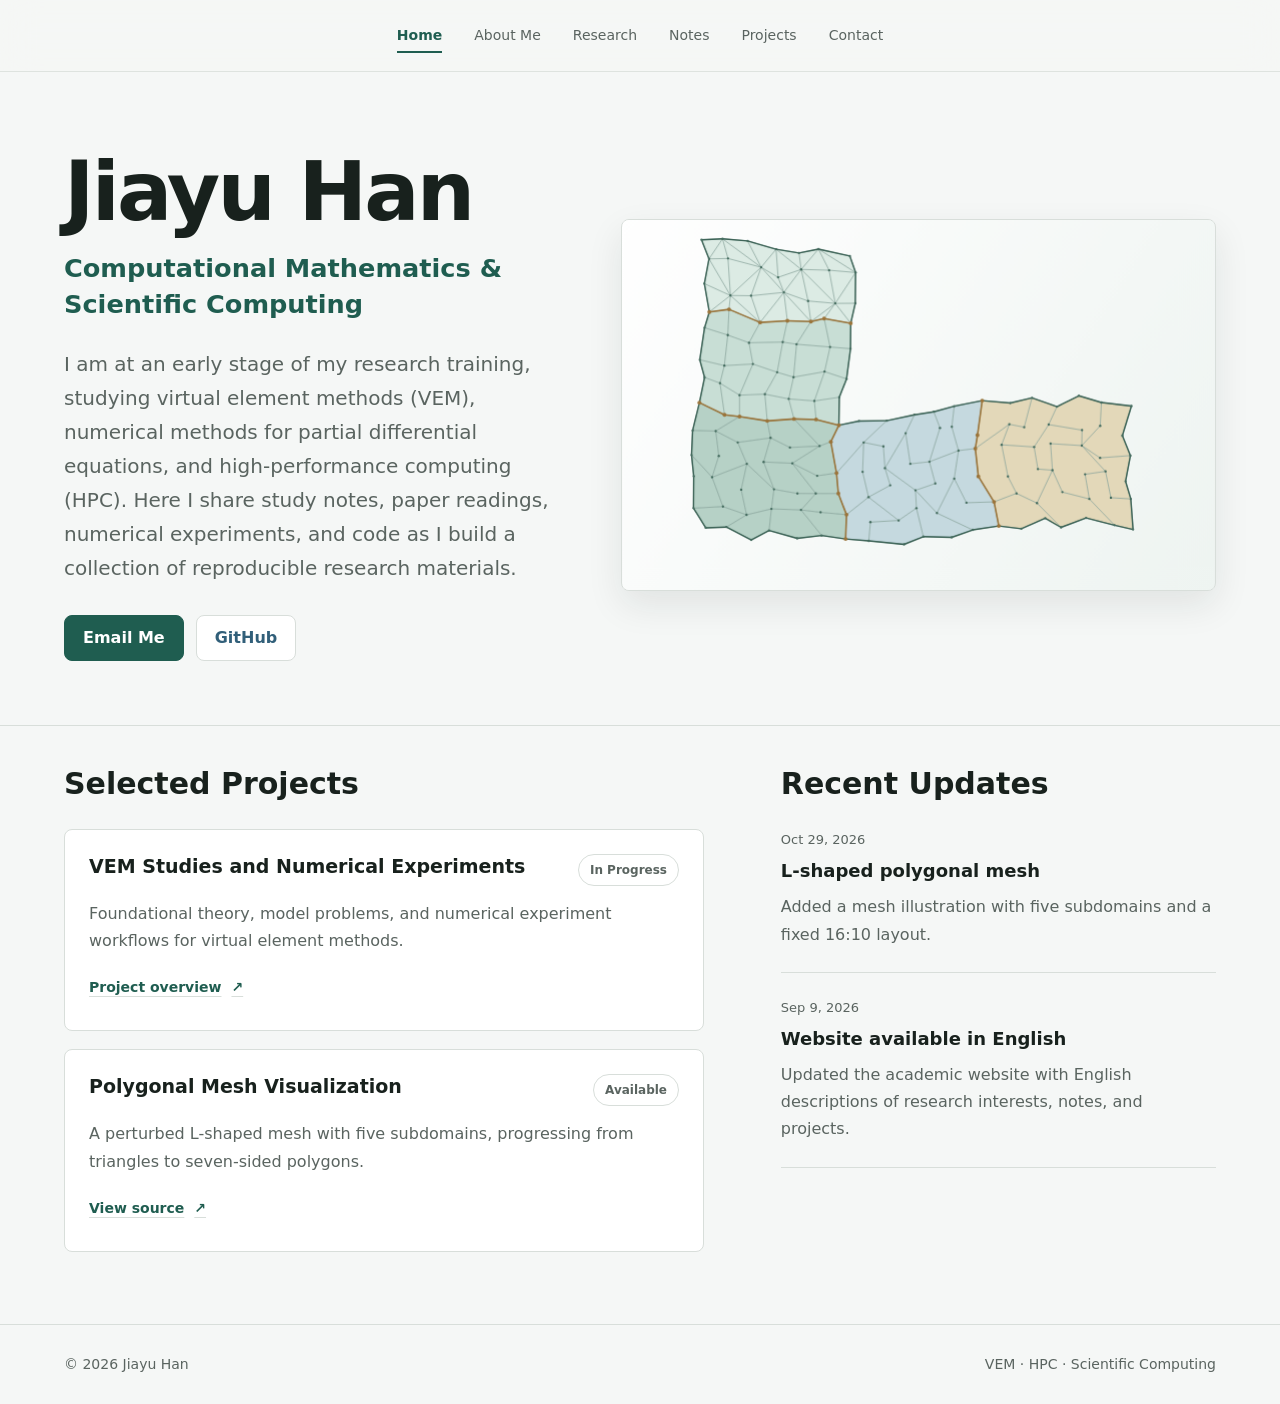
==== commit 597e3450: "Remove header branding and center site navigation" ====
--- a/index.html
+++ b/index.html
@@ -12,7 +12,6 @@
   </head>
   <body>
     <header class="site-header">
-      <a class="brand" href="index.html" aria-label="Back to Home">Jiayu Han</a>
       <nav class="nav" aria-label="Main navigation">
         <a href="index.html" aria-current="page">Home</a>
         <a href="about.html">About Me</a>
--- a/styles.css
+++ b/styles.css
@@ -51,19 +51,12 @@
   z-index: 10;
   display: flex;
   align-items: center;
-  justify-content: space-between;
-  gap: 24px;
+  justify-content: center;
   min-height: 72px;
   padding: 0 clamp(20px, 5vw, 72px);
   border-bottom: 1px solid rgba(216, 222, 218, 0.82);
   background: rgba(245, 247, 246, 0.9);
   backdrop-filter: blur(18px);
-}
-
-.brand {
-  color: var(--green-dark);
-  font-size: 18px;
-  font-weight: 760;
 }
 
 .nav {
@@ -671,14 +664,6 @@
 }
 
 @media (max-width: 880px) {
-  .site-header {
-    align-items: flex-start;
-    flex-direction: column;
-    min-height: auto;
-    padding-top: 16px;
-    padding-bottom: 16px;
-  }
-
   .hero,
   .home-overview,
   .split-layout {
@@ -704,30 +689,30 @@
 }
 
 @media (max-width: 560px) {
+  html {
+    scroll-padding-top: 124px;
+  }
+
   .site-header {
-    gap: 12px;
+    padding-top: 8px;
+    padding-bottom: 8px;
   }
 
   .nav {
+    display: grid;
+    grid-template-columns: repeat(3, minmax(0, 1fr));
     width: 100%;
-    display: grid;
-    grid-auto-columns: max-content;
-    grid-auto-flow: column;
-    justify-content: flex-start;
-    gap: 6px;
-    overflow-x: auto;
-    padding: 4px 0 6px;
-    -webkit-overflow-scrolling: touch;
-    scrollbar-width: none;
-  }
-
-  .nav::-webkit-scrollbar {
-    display: none;
+    max-width: 420px;
+    gap: 4px 8px;
+    text-align: center;
   }
 
   .nav a {
-    min-height: 36px;
-    padding: 6px 10px;
+    display: flex;
+    align-items: center;
+    justify-content: center;
+    min-height: 44px;
+    padding: 6px 8px;
     border-radius: 999px;
   }
 
